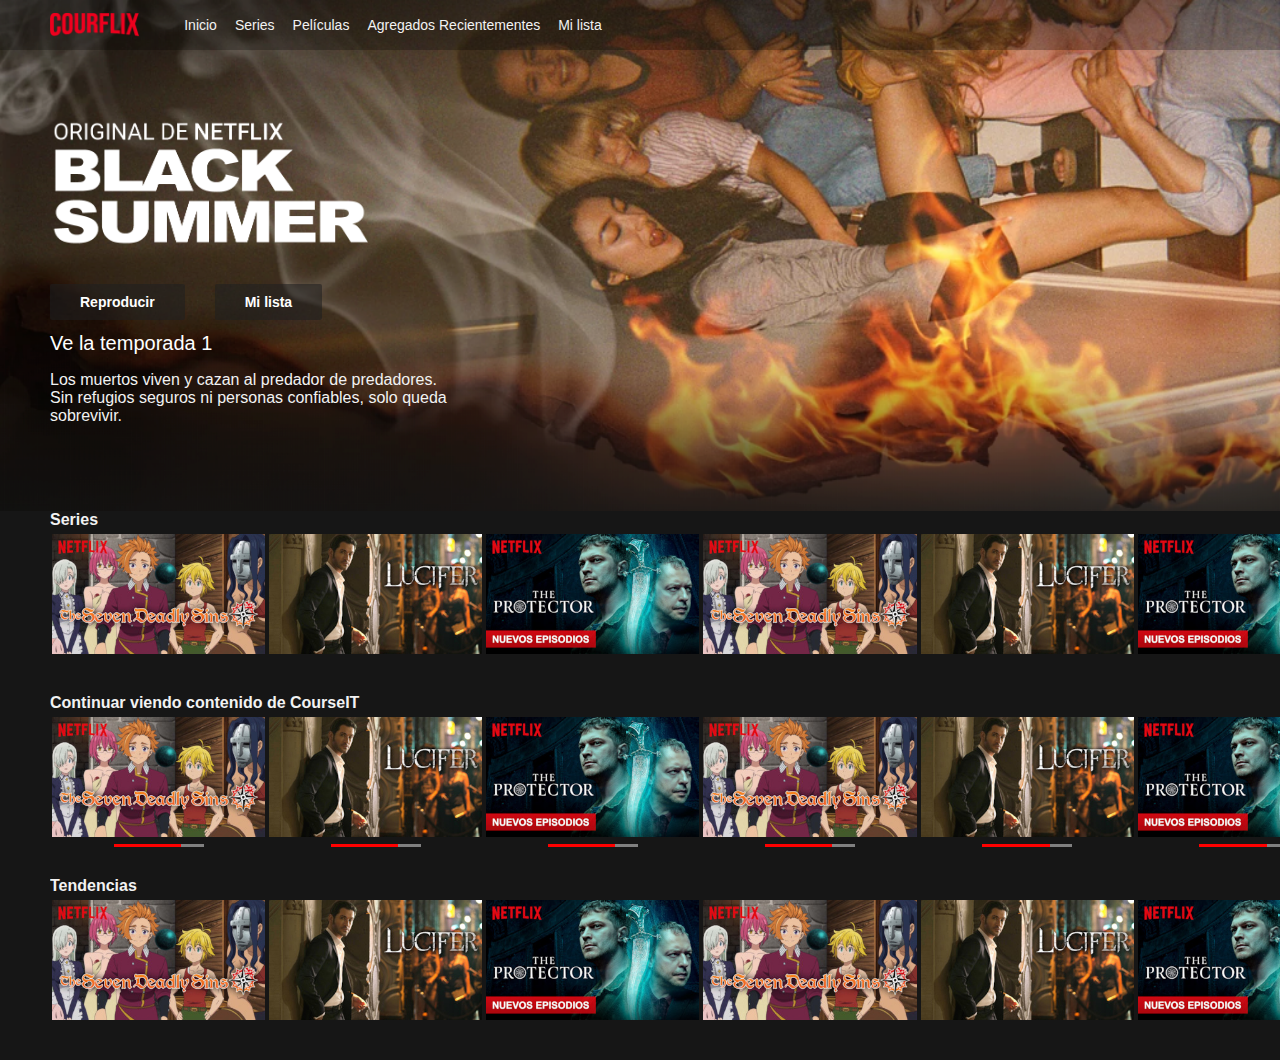
==== index.html @ b4c2040c "primer commit" ====
<!DOCTYPE html>
<html lang="en">

<head>
  <meta charset="UTF-8">
  <meta name="viewport" content="width=device-width, initial-scale=1.0">
  <meta http-equiv="X-UA-Compatible" content="ie=edge">
  <link rel="stylesheet" href="css/style.css">
  <link rel="stylesheet" href="https://use.fontawesome.com/releases/v5.8.2/css/all.css"
    integrity="sha384-oS3vJWv+0UjzBfQzYUhtDYW+Pj2yciDJxpsK1OYPAYjqT085Qq/1cq5FLXAZQ7Ay" crossorigin="anonymous">
  <title>Courflix</title>
</head>

<body>
  <div class="main-container">
    <header>
      <div class="menu">
        <i class="fas fa-bars"></i>
      </div>
      <div class="logo">
        <img src="assets-tp/logo.png" alt="">
      </div>
      <div class="menu-list">
        <ul>
          <li>Inicio</li>
          <li>Series</li>
          <li>Películas</li>
          <li>Agregados Recientementes</li>
          <li>Mi lista</li>
        </ul>
      </div>
    </header>
    <div class="index-banner">
      <div class="index-banner-mobile">
        <div class="title">
          <h1>Black Summer</h1>
          <span>2019</span>
          <span>16+</span>
          <span>1 temporada</span>
        </div>
        <div>
          <a class="button-play" href="">REPRODUCIR</a>
          <a class="button-episodes" href="">EPISODIOS</a>
        </div>
      </div>
      <div class="index-banner">
        <div class="index-banner-desktop">
          <div class="title">
            <div class="logo">
              <img src="assets-tp/black-summer-logo.png" alt="">
            </div>
            <div class="button-wrapper">
              <div class="button" href="">Reproducir</div>
              <div class="button" href="">Mi lista</div>
            </div>
            <h1>Ve la temporada 1</h1>
            <p>
              Los muertos viven y cazan al predador de predadores.
              Sin refugios seguros ni personas confiables, solo queda sobrevivir.
            </p>
          </div>
        </div>
      </div>
    </div>
    <div class="categories-container">
      <div class="categories-section">
        <h2>Series</h2>
        <div>
          <div class="slider">
            <div class="slider-img">
              <img src="assets-tp/preview-1.jpg" alt="">
            </div>
            <div class="slider-img">
              <img src="assets-tp/preview-2.jpg" alt="">
            </div>
            <div class="slider-img">
              <img src="assets-tp/preview-3.jpg" alt="">
            </div>
            <div class="slider-img">
              <img src="assets-tp/preview-1.jpg" alt="">
            </div>
            <div class="slider-img">
              <img src="assets-tp/preview-2.jpg" alt="">
            </div>
            <div class="slider-img">
              <img src="assets-tp/preview-3.jpg" alt="">
            </div>
            <div class="slider-img">
              <img src="assets-tp/preview-1.jpg" alt="">
            </div>
            <div class="slider-img">
              <img src="assets-tp/preview-2.jpg" alt="">
            </div>
            <div class="slider-img">
              <img src="assets-tp/preview-3.jpg" alt="">
            </div>
            <div class="caret-next-right">
              <i class="fas fa-angle-right"></i>
            </div>
          </div>
        </div>
      </div>
      <div class="categories-section">
        <h2>Continuar viendo contenido de CourseIT</h2>
        <div>
          <div class="slider">
            <div class="slider-img">
              <img src="assets-tp/preview-1.jpg" alt="">
              <div class="loading-bar">
                <div class="loading-bar-red">
                </div>
              </div>
            </div>
            <div class="slider-img">
              <img src="assets-tp/preview-2.jpg" alt="">
              <div class="loading-bar">
                <div class="loading-bar-red">
                </div>
              </div>
            </div>
            <div class="slider-img">
              <img src="assets-tp/preview-3.jpg" alt="">
              <div class="loading-bar">
                <div class="loading-bar-red">
                </div>
              </div>
            </div>
            <div class="slider-img">
              <img src="assets-tp/preview-1.jpg" alt="">
              <div class="loading-bar">
                <div class="loading-bar-red">
                </div>
              </div>
            </div>
            <div class="slider-img">
              <img src="assets-tp/preview-2.jpg" alt="">
              <div class="loading-bar">
                <div class="loading-bar-red">
                </div>
              </div>
            </div>
            <div class="slider-img">
              <img src="assets-tp/preview-3.jpg" alt="">
              <div class="loading-bar">
                <div class="loading-bar-red">
                </div>
              </div>
            </div>
            <div class="slider-img">
              <img src="assets-tp/preview-1.jpg" alt="">
              <div class="loading-bar">
                <div class="loading-bar-red">
                </div>
              </div>
            </div>
            <div class="slider-img">
              <img src="assets-tp/preview-2.jpg" alt="">
              <div class="loading-bar">
                <div class="loading-bar-red">
                </div>
              </div>
            </div>
            <div class="slider-img">
              <img src="assets-tp/preview-3.jpg" alt="">
              <div class="loading-bar">
                <div class="loading-bar-red">
                </div>
              </div>
              <div class="caret-next-right">
                <i class="fas fa-angle-right"></i>
              </div>
            </div>
          </div>
        </div>
        <div class="categories-section">
          <h2>Tendencias</h2>
          <div>
            <div class="slider">
              <div class="slider-img">
                <img src="assets-tp/preview-1.jpg" alt="">
              </div>
              <div class="slider-img">
                <img src="assets-tp/preview-2.jpg" alt="">
              </div>
              <div class="slider-img">
                <img src="assets-tp/preview-3.jpg" alt="">
              </div>
              <div class="slider-img">
                <img src="assets-tp/preview-1.jpg" alt="">
              </div>
              <div class="slider-img">
                <img src="assets-tp/preview-2.jpg" alt="">
              </div>
              <div class="slider-img">
                <img src="assets-tp/preview-3.jpg" alt="">
              </div>
              <div class="slider-img">
                <img src="assets-tp/preview-1.jpg" alt="">
              </div>
              <div class="slider-img">
                <img src="assets-tp/preview-2.jpg" alt="">
              </div>
              <div class="slider-img">
                <img src="assets-tp/preview-3.jpg" alt="">
              </div>
              <div class="caret-next-right">
                <i class="fas fa-angle-right"></i>
              </div>
            </div>
          </div>
        </div>
      </div>
    </div>
  </div>
</body>

</html>
---- css/style.css ----
body {
  font-family: Helvetica Neue, Helvetica, Arial, sans-serif;
  color: #f2f2f2;
  margin: 0;
  padding: 0;
  background-color: #161616;
}

.main-container {
  width: 100%;
}
.main-container header {
  width: calc(100% - 20px);
  height: 50px;
  display: flex;
  align-items: center;
  padding-left: 20px;
}
.main-container header .fa-bars {
  font-size: 24px;
  margin-right: 20px;
}
.main-container header .logo {
  height: 24px;
}
.main-container header .logo img {
  height: 100%;
}
.main-container header .menu-list {
  display: none;
}
.main-container .container {
  position: relative;
}
.main-container .opacity {
  position: fixed;
  width: 100%;
  opacity: 0.5;
  background: black;
  z-index: 1;
  height: 100%;
  top: 0;
}
.main-container .menu-mobile-container {
  position: absolute;
  z-index: 10;
  width: 250px;
  background-color: #161616;
}
.main-container .menu-mobile-container .account {
  border-bottom: 1px solid grey;
}
.main-container .menu-mobile-container .account .user {
  background-color: grey;
  width: 135px;
  margin: 5px 0 0 20px;
  display: flex;
}
.main-container .menu-mobile-container .account .user .user-avatar {
  background-color: blue;
  width: 35px;
  height: 35px;
}
.main-container .menu-mobile-container .account .user .user-avatar img {
  width: 100%;
}
.main-container .menu-mobile-container .menu-mobile-list {
  padding: 0;
  margin: 20px;
}
.main-container .menu-mobile-container .menu-mobile-list ul {
  list-style: none;
  margin: 0;
  padding: 0;
}
.main-container .menu-mobile-container .menu-mobile-list ul li {
  font-size: 16px;
  padding: 0;
  margin: 10px 0 10px 0;
}
.main-container .index-banner-desktop {
  display: none;
}
.main-container .index-banner-mobile {
  padding: 20px;
  background-image: url(../assets-tp/black-summer-background.jpg);
  background-repeat: no-repeat;
  background-size: 100%;
  border-bottom: 0.5px solid black;
  width: 100%;
}
.main-container .index-banner-mobile .title {
  margin-bottom: 10px;
  font-size: 12px;
  font-weight: bolder;
  color: #999;
  margin-bottom: 16px;
}
.main-container .index-banner-mobile h1 {
  margin: 0;
  color: white;
  font-size: 16px;
  font-weight: normal;
}
.main-container .index-banner-mobile .button-play {
  text-decoration: none;
  padding: 8px 16px;
  font-size: 12px;
  font-weight: bolder;
  color: white;
  border: none;
  background-color: red;
  margin-right: 20px;
  margin-top: 20px;
}
.main-container .index-banner-mobile .button-episodes {
  text-decoration: none;
  padding: 8px 16px;
  font-size: 12px;
  font-weight: bolder;
  border: 0.5px solid grey;
  color: white;
  margin-top: 20px;
  background-color: rgba(24, 23, 23, 0.415);
}
.main-container .categories-title {
  padding: 10px 0 30px 20px;
}
.main-container .categories-title .categories-type {
  display: none;
}
.main-container .categories-title .categories-movie-title {
  font-size: 18px;
  font-weight: bolder;
}
.main-container .categories-container {
  width: calc(100% - 40px);
  margin: 20px;
  overflow: hidden;
  position: absolute;
}
.main-container .categories-container .categories-section h2 {
  padding: 0;
  margin: 0 0 5px 0;
  font-size: 16px;
}
.main-container .categories-container .categories-section .slider {
  display: flex;
  flex-wrap: wrap;
  justify-content: space-between;
}
.main-container .categories-container .categories-section .slider .slider-img {
  height: 120px;
  margin: 0 2px 0 2px;
  margin-bottom: 40px;
  width: calc(50% - 8px);
}
.main-container .categories-container .categories-section .slider .slider-img img {
  width: 100%;
}
.main-container .categories-container .categories-section .slider .caret-next-right {
  display: none;
}
.main-container .categories-container .categories-section .loading-bar {
  display: none;
}

@media (min-width: 768px) {
  .main-container {
    width: 100%;
  }
  .main-container header {
    width: calc(100% - 50px);
    height: 50px;
    display: flex;
    align-items: center;
    padding-left: 50px;
    position: absolute;
    z-index: 2;
    background-color: rgba(0, 0, 0, 0.253);
  }
  .main-container header .fa-bars {
    display: none;
  }
  .main-container header .logo {
    margin-right: 45px;
  }
  .main-container header .logo img {
    height: 100%;
  }
  .main-container header .menu-list {
    display: block;
  }
  .main-container header .menu-list ul {
    list-style: none;
    padding: 0;
    margin: 0;
    display: flex;
  }
  .main-container header .menu-list ul li {
    margin-right: 18px;
    font-size: 14px;
  }
  .main-container header .menu-list ul li:hover {
    font-weight: bolder;
    color: white;
  }
  .main-container .opacity, .main-container .menu-mobile-container {
    display: none;
  }
  .main-container .index-banner {
    background-image: url(../assets-tp/blacksummer-background-desktop.png);
    background-repeat: no-repeat;
    background-size: 100%;
    width: 100%;
  }
  .main-container .index-banner .index-banner-mobile {
    display: none;
  }
  .main-container .index-banner .index-banner-desktop {
    display: block;
    padding: 120px 50px 70px 50px;
    width: 400px;
  }
  .main-container .index-banner .index-banner-desktop .logo {
    height: 140px;
  }
  .main-container .index-banner .index-banner-desktop .logo img {
    height: 100%;
  }
  .main-container .index-banner .index-banner-desktop h1 {
    margin-top: 0;
    color: white;
    font-size: 20px;
    font-weight: normal;
  }
  .main-container .index-banner .index-banner-desktop .button-wrapper {
    margin: 24px 0 12px 0;
    display: flex;
    position: relative;
  }
  .main-container .index-banner .index-banner-desktop .button {
    text-decoration: none;
    padding: 10px 30px;
    font-size: 14px;
    font-weight: bolder;
    color: white;
    border: none;
    border-radius: 2px;
    background-color: rgba(31, 31, 31, 0.568);
    margin-right: 30px;
  }
  .main-container .index-banner .index-banner-desktop .button:hover {
    background-color: rgba(255, 255, 255, 0.761);
    color: black;
  }
  .main-container .categories-container {
    width: calc(100% - 50px);
    margin: 0 0 50px 50px;
  }
  .main-container .categories-container .categories-section .slider {
    position: relative;
    flex-wrap: nowrap;
  }
  .main-container .categories-container .categories-section .slider:hover .caret-next-right {
    display: block;
  }
  .main-container .categories-container .categories-section .slider .caret-next-right {
    font-size: 36px;
    color: white;
    display: block;
    position: absolute;
    right: 5px;
    top: 50%;
    margin-top: -21px;
    display: none;
  }
  .main-container .categories-container .categories-section .slider .slider-img img {
    height: 100%;
    width: auto;
  }
  .main-container .categories-container .categories-section .loading-bar {
    display: block;
    height: 3px;
    width: 90px;
    background-color: grey;
    position: relative;
    text-align: center;
    margin: auto;
    margin-top: 3px;
  }
  .main-container .categories-container .categories-section .loading-bar .loading-bar-red {
    width: 75%;
    height: 100%;
    background-color: red;
    position: absolute;
  }
  .main-container header.categories {
    position: relative;
    background-color: #161616;
  }
  .main-container .categories-title {
    padding: 10px 0 30px 50px;
  }
  .main-container .categories-title .categories-type {
    font-size: 12px;
    color: grey;
    display: inline-block;
  }
  .main-container .categories-title .categories-movie-title {
    font-size: 24px;
    font-weight: bolder;
  }
}

/*# sourceMappingURL=style.css.map */
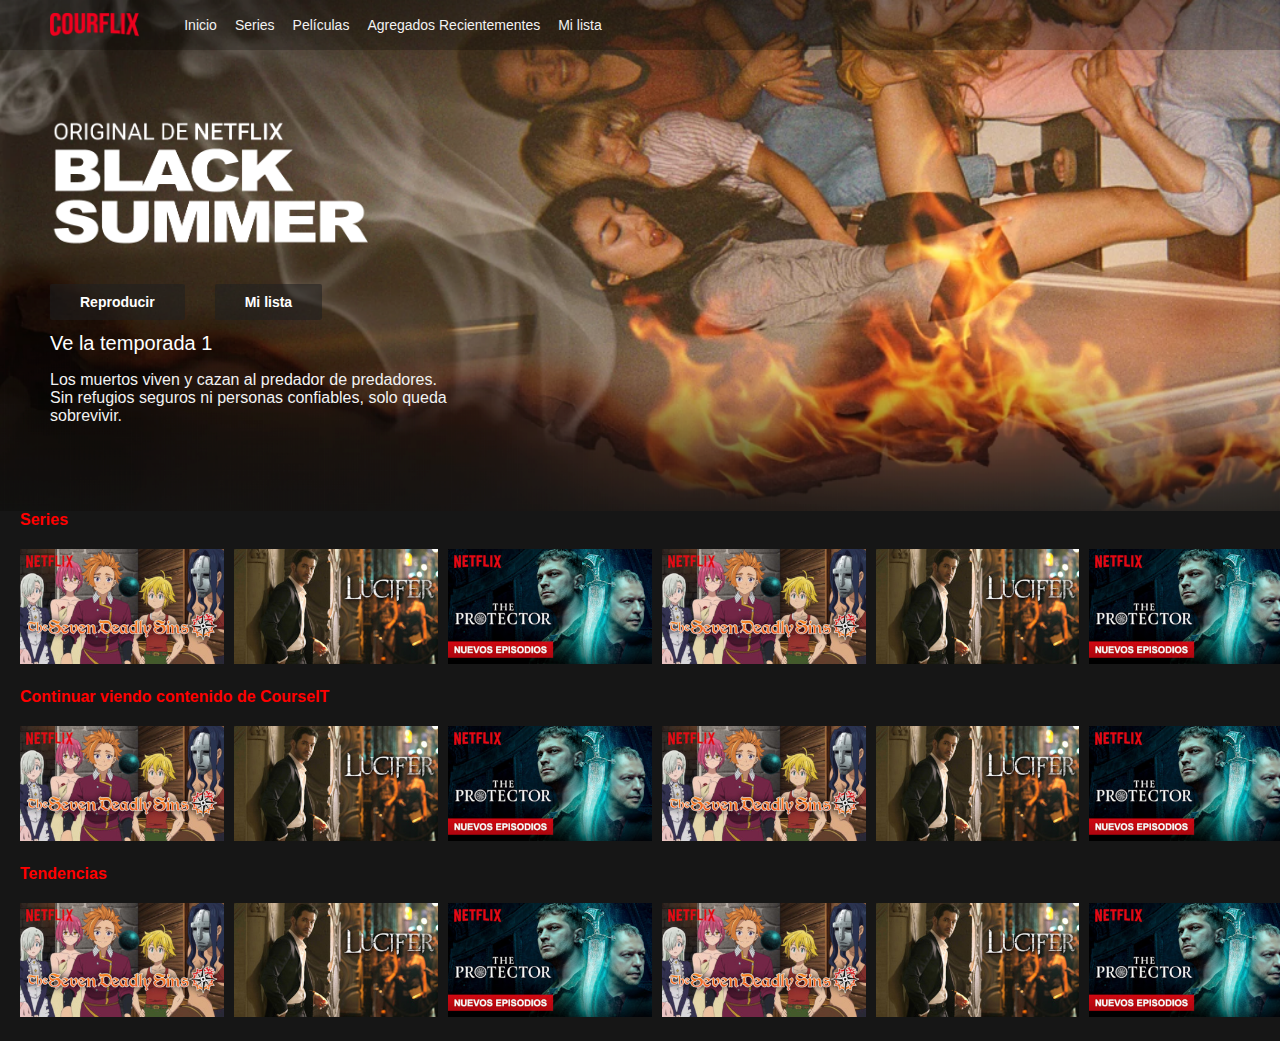
==== commit 7b1a4681: "segundo commit" ====
--- a/index.html
+++ b/index.html
@@ -62,11 +62,11 @@
         </div>
       </div>
     </div>
-    <div class="categories-container">
+    <div class="categories-container-carousel">
       <div class="categories-section">
         <h2>Series</h2>
-        <div>
-          <div class="slider">
+        <div class="slider-container">
+          <div class="slider-carousel">
             <div class="slider-img">
               <img src="assets-tp/preview-1.jpg" alt="">
             </div>
@@ -102,8 +102,8 @@
       </div>
       <div class="categories-section">
         <h2>Continuar viendo contenido de CourseIT</h2>
-        <div>
-          <div class="slider">
+        <div class="slider-container">
+          <div class="slider-carousel">
             <div class="slider-img">
               <img src="assets-tp/preview-1.jpg" alt="">
               <div class="loading-bar">
@@ -174,8 +174,8 @@
         </div>
         <div class="categories-section">
           <h2>Tendencias</h2>
-          <div>
-            <div class="slider">
+          <div class="slider-container">
+            <div class="slider-carousel">
               <div class="slider-img">
                 <img src="assets-tp/preview-1.jpg" alt="">
               </div>
--- a/css/style.css
+++ b/css/style.css
@@ -87,7 +87,7 @@
   background-repeat: no-repeat;
   background-size: 100%;
   border-bottom: 0.5px solid black;
-  width: 100%;
+  width: calc(100% - 40px);
 }
 .main-container .index-banner-mobile .title {
   margin-bottom: 10px;
@@ -133,6 +133,28 @@
   font-size: 18px;
   font-weight: bolder;
 }
+.main-container .categories-container-carousel .categories-section {
+  overflow: hidden;
+}
+.main-container .categories-container-carousel .categories-section h2 {
+  padding: 0;
+  margin: 0 0 5px 0;
+  font-size: 16px;
+  color: red;
+}
+.main-container .categories-container-carousel .categories-section .slider-container {
+  width: 400%;
+  margin: 20px;
+}
+.main-container .categories-container-carousel .categories-section .slider-container .slider-carousel {
+  display: flex;
+}
+.main-container .categories-container-carousel .categories-section .slider-container .slider-carousel .slider-img {
+  width: 45%;
+}
+.main-container .categories-container-carousel .categories-section .slider-container .slider-carousel .slider-img img {
+  width: 100%;
+}
 .main-container .categories-container {
   width: calc(100% - 40px);
   margin: 20px;
@@ -254,6 +276,18 @@
     background-color: rgba(255, 255, 255, 0.761);
     color: black;
   }
+  .main-container .categories-container-carousel .categories-section h2 {
+    margin-left: 20px;
+  }
+  .main-container .categories-container-carousel .categories-section .slider-container {
+    width: 150%;
+  }
+  .main-container .categories-container-carousel .categories-section .slider-container .slider-carousel .slider-img {
+    margin: 0 5px;
+  }
+  .main-container .categories-container-carousel .categories-section .slider-container .slider-carousel .slider-img:first-of-type {
+    margin-left: 0;
+  }
   .main-container .categories-container {
     width: calc(100% - 50px);
     margin: 0 0 50px 50px;
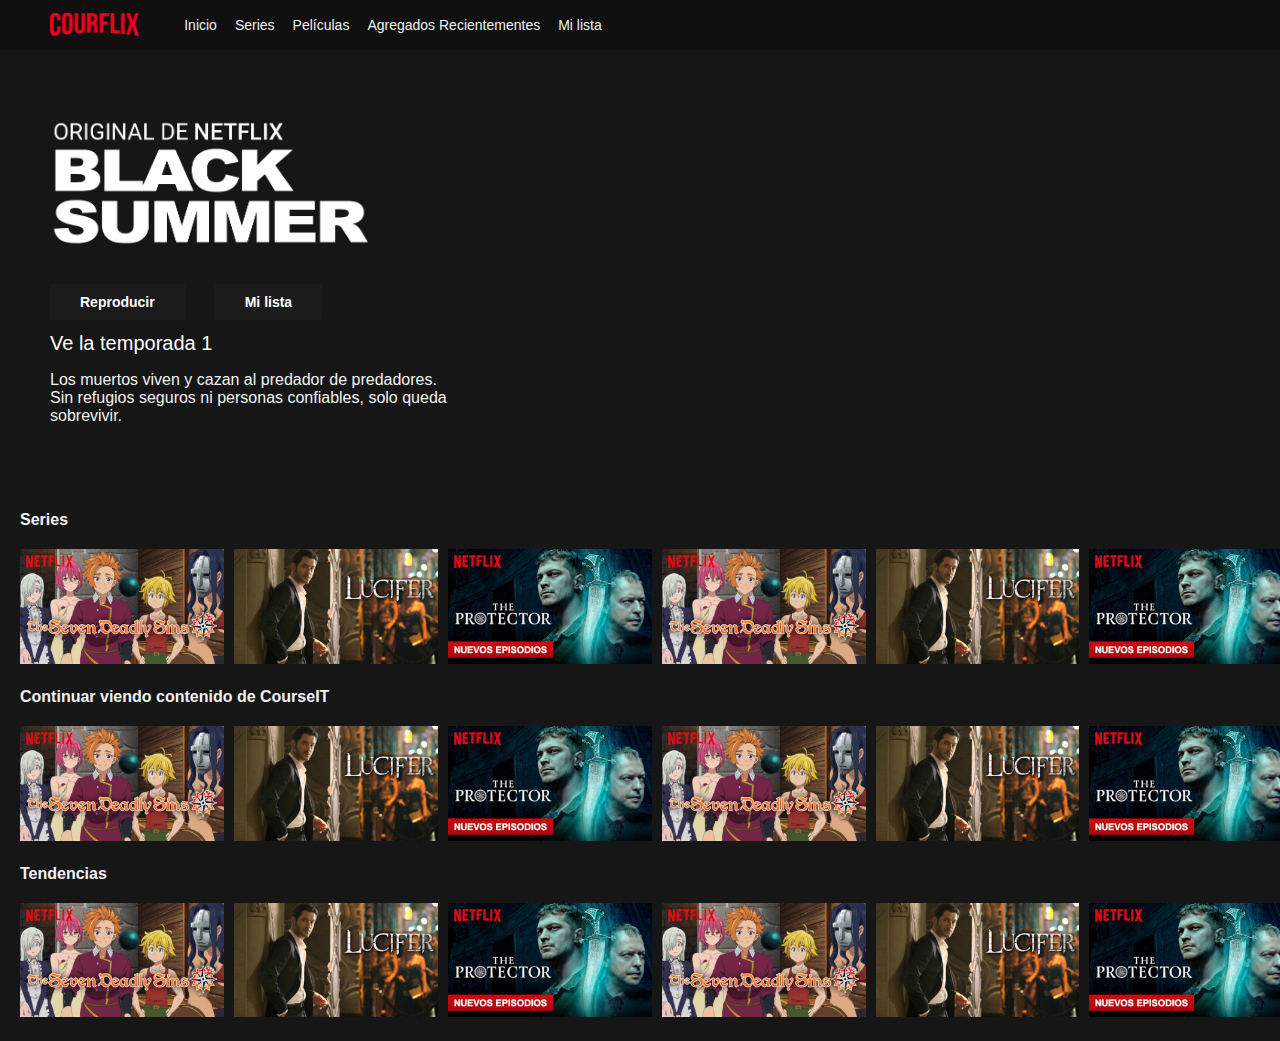
==== commit a64356d1: "wip" ====
--- a/index.html
+++ b/index.html
@@ -38,9 +38,9 @@
           <span>16+</span>
           <span>1 temporada</span>
         </div>
-        <div>
-          <a class="button-play" href="">REPRODUCIR</a>
-          <a class="button-episodes" href="">EPISODIOS</a>
+        <div class="button-wrapper-mobile">
+          <div class="button-play">REPRODUCIR</div>
+          <div class="button-episodes">EPISODIOS</div>
         </div>
       </div>
       <div class="index-banner">
@@ -172,45 +172,46 @@
             </div>
           </div>
         </div>
-        <div class="categories-section">
-          <h2>Tendencias</h2>
-          <div class="slider-container">
-            <div class="slider-carousel">
-              <div class="slider-img">
-                <img src="assets-tp/preview-1.jpg" alt="">
-              </div>
-              <div class="slider-img">
-                <img src="assets-tp/preview-2.jpg" alt="">
-              </div>
-              <div class="slider-img">
-                <img src="assets-tp/preview-3.jpg" alt="">
-              </div>
-              <div class="slider-img">
-                <img src="assets-tp/preview-1.jpg" alt="">
-              </div>
-              <div class="slider-img">
-                <img src="assets-tp/preview-2.jpg" alt="">
-              </div>
-              <div class="slider-img">
-                <img src="assets-tp/preview-3.jpg" alt="">
-              </div>
-              <div class="slider-img">
-                <img src="assets-tp/preview-1.jpg" alt="">
-              </div>
-              <div class="slider-img">
-                <img src="assets-tp/preview-2.jpg" alt="">
-              </div>
-              <div class="slider-img">
-                <img src="assets-tp/preview-3.jpg" alt="">
-              </div>
-              <div class="caret-next-right">
-                <i class="fas fa-angle-right"></i>
-              </div>
+      </div>
+      <div class="categories-section">
+        <h2>Tendencias</h2>
+        <div class="slider-container">
+          <div class="slider-carousel">
+            <div class="slider-img">
+              <img src="assets-tp/preview-1.jpg" alt="">
+            </div>
+            <div class="slider-img">
+              <img src="assets-tp/preview-2.jpg" alt="">
+            </div>
+            <div class="slider-img">
+              <img src="assets-tp/preview-3.jpg" alt="">
+            </div>
+            <div class="slider-img">
+              <img src="assets-tp/preview-1.jpg" alt="">
+            </div>
+            <div class="slider-img">
+              <img src="assets-tp/preview-2.jpg" alt="">
+            </div>
+            <div class="slider-img">
+              <img src="assets-tp/preview-3.jpg" alt="">
+            </div>
+            <div class="slider-img">
+              <img src="assets-tp/preview-1.jpg" alt="">
+            </div>
+            <div class="slider-img">
+              <img src="assets-tp/preview-2.jpg" alt="">
+            </div>
+            <div class="slider-img">
+              <img src="assets-tp/preview-3.jpg" alt="">
+            </div>
+            <div class="caret-next-right">
+              <i class="fas fa-angle-right"></i>
             </div>
           </div>
         </div>
       </div>
     </div>
+  </div>
   </div>
 </body>
 
--- a/css/style.css
+++ b/css/style.css
@@ -140,7 +140,7 @@
   padding: 0;
   margin: 0 0 5px 0;
   font-size: 16px;
-  color: red;
+  color: #f2f2f2;
 }
 .main-container .categories-container-carousel .categories-section .slider-container {
   width: 400%;
@@ -172,13 +172,14 @@
   justify-content: space-between;
 }
 .main-container .categories-container .categories-section .slider .slider-img {
-  height: 120px;
   margin: 0 2px 0 2px;
-  margin-bottom: 40px;
+  margin-bottom: 5px;
   width: calc(50% - 8px);
 }
 .main-container .categories-container .categories-section .slider .slider-img img {
   width: 100%;
+  margin-right: 5px;
+  align-items: center;
 }
 .main-container .categories-container .categories-section .slider .caret-next-right {
   display: none;
@@ -231,10 +232,8 @@
     display: none;
   }
   .main-container .index-banner {
-    background-image: url(../assets-tp/blacksummer-background-desktop.png);
-    background-repeat: no-repeat;
-    background-size: 100%;
-    width: 100%;
+    background-image: url(https://courseit.com.ar/static/courflix/assets/black-summer-background.jpg);
+    background-size: cover;
   }
   .main-container .index-banner .index-banner-mobile {
     display: none;
@@ -292,6 +291,9 @@
     width: calc(100% - 50px);
     margin: 0 0 50px 50px;
   }
+  .main-container .categories-container .categories-section {
+    margin-top: 40px;
+  }
   .main-container .categories-container .categories-section .slider {
     position: relative;
     flex-wrap: nowrap;
@@ -310,8 +312,7 @@
     display: none;
   }
   .main-container .categories-container .categories-section .slider .slider-img img {
-    height: 100%;
-    width: auto;
+    width: 253px;
   }
   .main-container .categories-container .categories-section .loading-bar {
     display: block;
